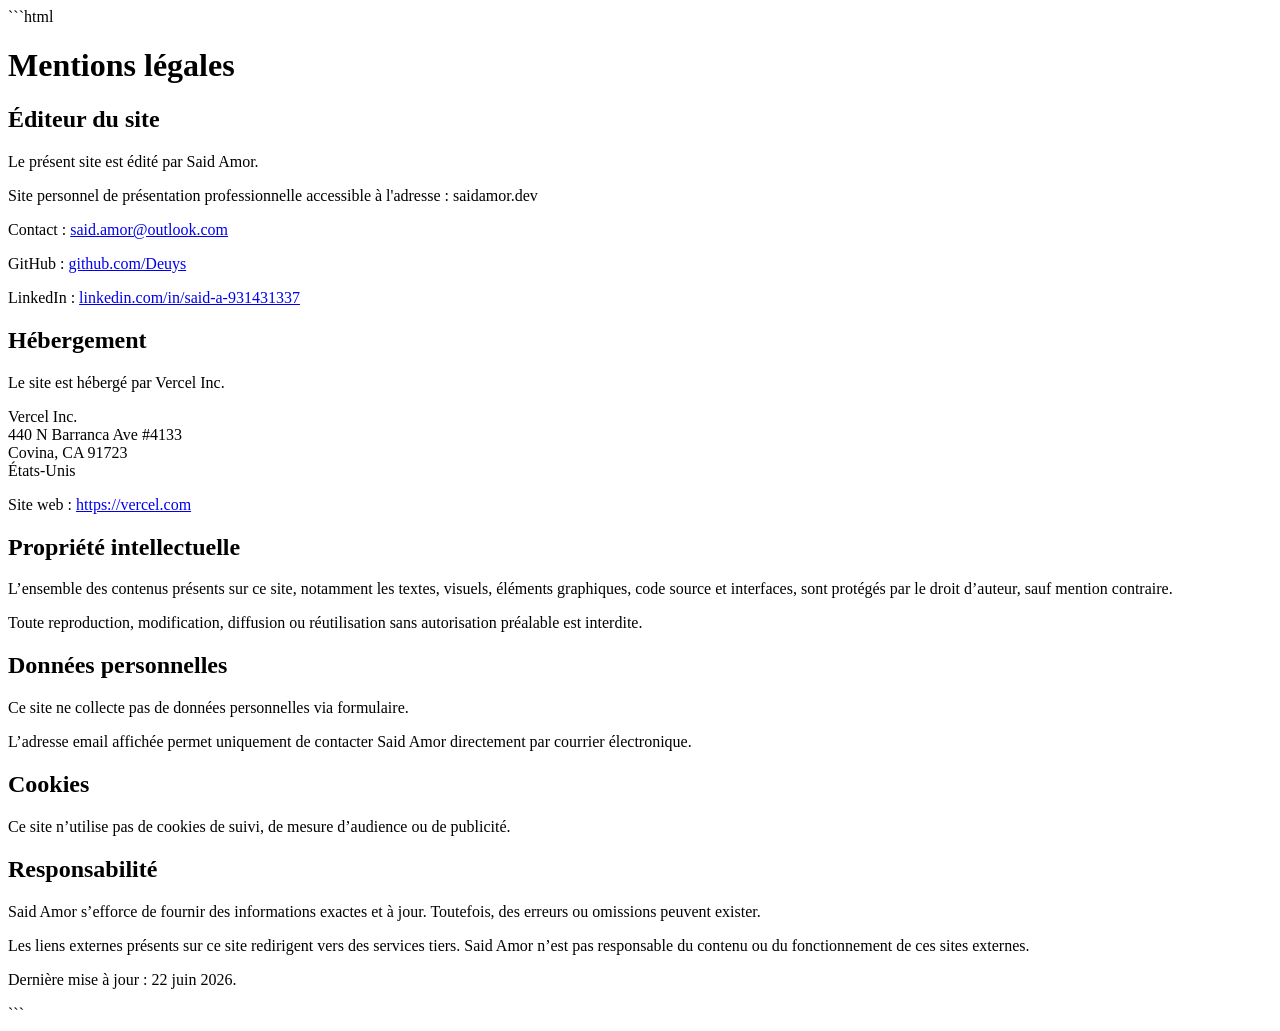
==== mentions-legales.html @ 9d8b984c "Initial portfolio release" ====
```html
<!doctype html>
<html lang="fr">
  <head>
    <meta charset="UTF-8" />
    <meta name="viewport" content="width=device-width, initial-scale=1.0" />
    <meta name="robots" content="index, follow" />
    <title>Mentions légales | Said Amor</title>
  </head>

  <body>
    <main>
      <h1>Mentions légales</h1>

      <h2>Éditeur du site</h2>
      <p>Le présent site est édité par Said Amor.</p>
      <p>
        Site personnel de présentation professionnelle accessible à l'adresse :
        saidamor.dev
      </p>
      <p>
        Contact :
        <a href="mailto:said.amor@outlook.com">said.amor@outlook.com</a>
      </p>
      <p>
        GitHub :
        <a
          href="https://github.com/Deuys"
          target="_blank"
          rel="noopener noreferrer"
        >
          github.com/Deuys
        </a>
      </p>

      <p>
        LinkedIn :
        <a
          href="https://www.linkedin.com/in/said-a-931431337/"
          target="_blank"
          rel="noopener noreferrer"
        >
          linkedin.com/in/said-a-931431337
        </a>
      </p>
      <h2>Hébergement</h2>
      <p>Le site est hébergé par Vercel Inc.</p>
      <p>
        Vercel Inc.<br />
        440 N Barranca Ave #4133<br />
        Covina, CA 91723<br />
        États-Unis
      </p>
      <p>
        Site web :
        <a href="https://vercel.com" target="_blank" rel="noopener noreferrer">
          https://vercel.com
        </a>
      </p>

      <h2>Propriété intellectuelle</h2>
      <p>
        L’ensemble des contenus présents sur ce site, notamment les textes,
        visuels, éléments graphiques, code source et interfaces, sont protégés
        par le droit d’auteur, sauf mention contraire.
      </p>
      <p>
        Toute reproduction, modification, diffusion ou réutilisation sans
        autorisation préalable est interdite.
      </p>

      <h2>Données personnelles</h2>
      <p>Ce site ne collecte pas de données personnelles via formulaire.</p>
      <p>
        L’adresse email affichée permet uniquement de contacter Said Amor
        directement par courrier électronique.
      </p>

      <h2>Cookies</h2>
      <p>
        Ce site n’utilise pas de cookies de suivi, de mesure d’audience ou de
        publicité.
      </p>

      <h2>Responsabilité</h2>
      <p>
        Said Amor s’efforce de fournir des informations exactes et à jour.
        Toutefois, des erreurs ou omissions peuvent exister.
      </p>
      <p>
        Les liens externes présents sur ce site redirigent vers des services
        tiers. Said Amor n’est pas responsable du contenu ou du fonctionnement
        de ces sites externes.
      </p>

      <p>Dernière mise à jour : 22 juin 2026.</p>
    </main>
  </body>
</html>
```
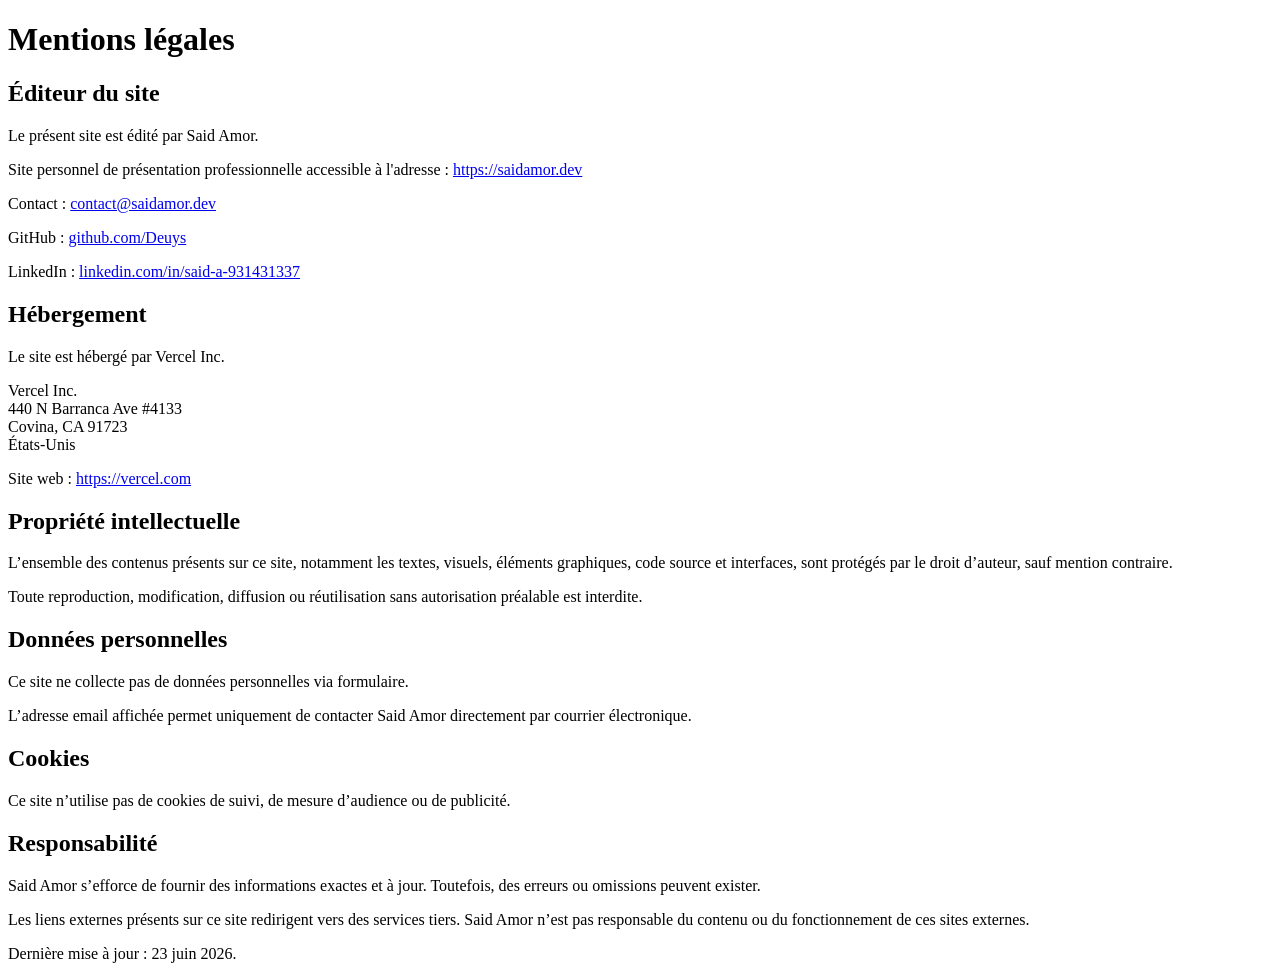
==== commit 7a9424a5: "seo: update sitemap and legal notice" ====
--- a/mentions-legales.html
+++ b/mentions-legales.html
@@ -1,4 +1,3 @@
-```html
 <!doctype html>
 <html lang="fr">
   <head>
@@ -6,6 +5,7 @@
     <meta name="viewport" content="width=device-width, initial-scale=1.0" />
     <meta name="robots" content="index, follow" />
     <title>Mentions légales | Said Amor</title>
+    <link rel="canonical" href="https://saidamor.dev/mentions-legales.html" />
   </head>
 
   <body>
@@ -16,11 +16,11 @@
       <p>Le présent site est édité par Said Amor.</p>
       <p>
         Site personnel de présentation professionnelle accessible à l'adresse :
-        saidamor.dev
+        <a href="https://saidamor.dev">https://saidamor.dev</a>
       </p>
       <p>
         Contact :
-        <a href="mailto:said.amor@outlook.com">said.amor@outlook.com</a>
+        <a href="mailto:contact@saidamor.dev">contact@saidamor.dev</a>
       </p>
       <p>
         GitHub :
@@ -93,8 +93,7 @@
         de ces sites externes.
       </p>
 
-      <p>Dernière mise à jour : 22 juin 2026.</p>
+      <p>Dernière mise à jour : 23 juin 2026.</p>
     </main>
   </body>
 </html>
-```
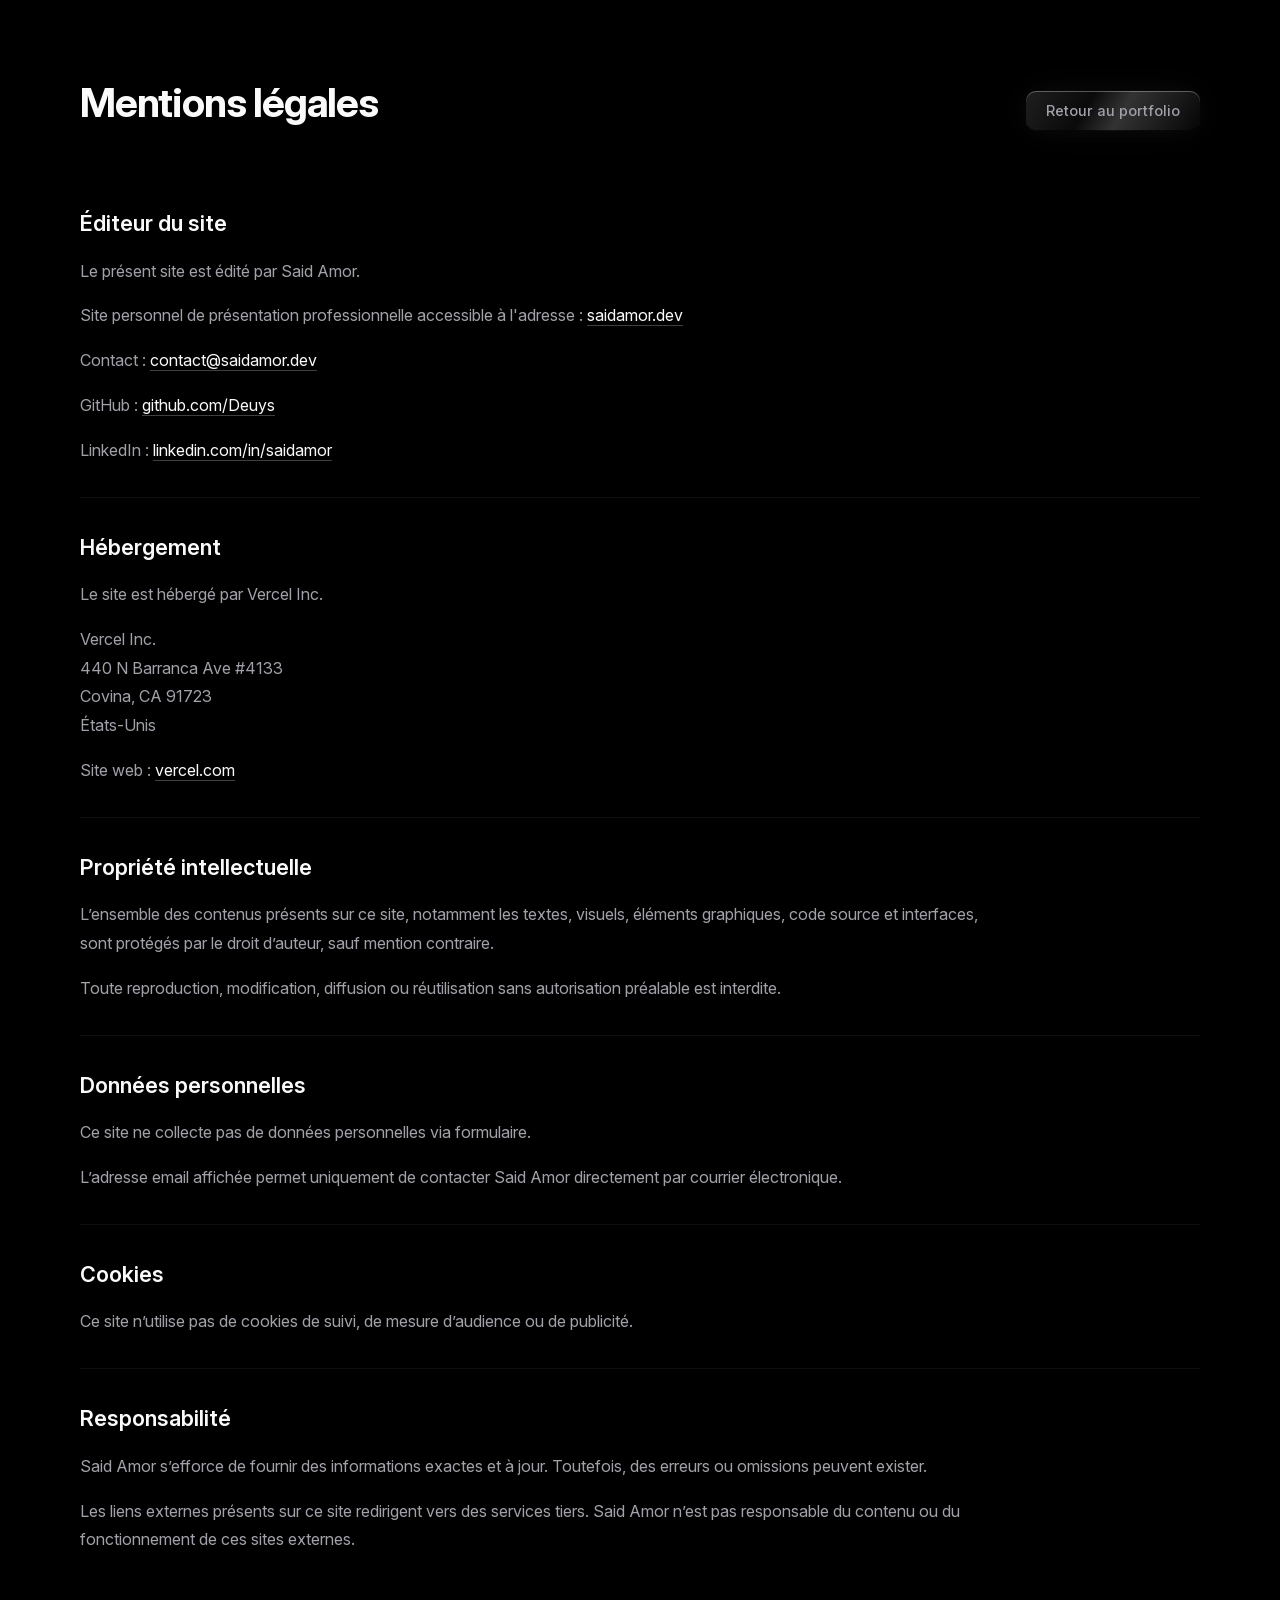
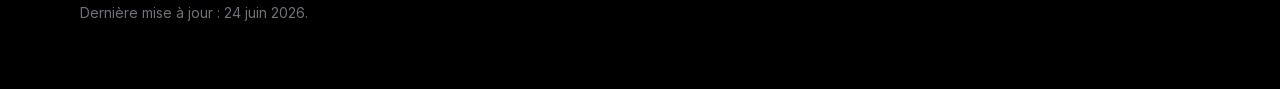
==== commit 84966ce9: "feat: finalisation seo et mentions légales" ====
--- a/mentions-legales.html
+++ b/mentions-legales.html
@@ -1,99 +1,117 @@
 <!doctype html>
-<html lang="fr">
+<html lang="fr" data-theme="dark">
   <head>
     <meta charset="UTF-8" />
     <meta name="viewport" content="width=device-width, initial-scale=1.0" />
     <meta name="robots" content="index, follow" />
     <title>Mentions légales | Said Amor</title>
-    <link rel="canonical" href="https://saidamor.dev/mentions-legales.html" />
+    <link rel="canonical" href="https://www.saidamor.dev/mentions-legales.html" />
+    <link rel="stylesheet" href="./style.css" />
   </head>
 
   <body>
-    <main>
-      <h1>Mentions légales</h1>
+    <main class="legal-page">
+      <div class="container">
+        <div class="legal-header">
+          <h1 class="section-title">Mentions légales</h1>
 
-      <h2>Éditeur du site</h2>
-      <p>Le présent site est édité par Said Amor.</p>
-      <p>
-        Site personnel de présentation professionnelle accessible à l'adresse :
-        <a href="https://saidamor.dev">https://saidamor.dev</a>
-      </p>
-      <p>
-        Contact :
-        <a href="mailto:contact@saidamor.dev">contact@saidamor.dev</a>
-      </p>
-      <p>
-        GitHub :
-        <a
-          href="https://github.com/Deuys"
-          target="_blank"
-          rel="noopener noreferrer"
-        >
-          github.com/Deuys
-        </a>
-      </p>
+          <a href="/" class="btn btn-outline btn-cv"> Retour au portfolio </a>
+        </div>
+        <section class="legal-section">
+          <h2 class="legal-heading">Éditeur du site</h2>
+          <p class="legal-text">Le présent site est édité par Said Amor.</p>
+          <p class="legal-text">
+            Site personnel de présentation professionnelle accessible à
+            l'adresse :
+            <a href="https://www.saidamor.dev">saidamor.dev</a>
+          </p>
+          <p class="legal-text">
+            Contact :
+            <a href="mailto:contact@saidamor.dev">contact@saidamor.dev</a>
+          </p>
+          <p class="legal-text">
+            GitHub :
+            <a
+              href="https://github.com/Deuys"
+              target="_blank"
+              rel="noopener noreferrer"
+            >
+              github.com/Deuys
+            </a>
+          </p>
 
-      <p>
-        LinkedIn :
-        <a
-          href="https://www.linkedin.com/in/said-a-931431337/"
-          target="_blank"
-          rel="noopener noreferrer"
-        >
-          linkedin.com/in/said-a-931431337
-        </a>
-      </p>
-      <h2>Hébergement</h2>
-      <p>Le site est hébergé par Vercel Inc.</p>
-      <p>
-        Vercel Inc.<br />
-        440 N Barranca Ave #4133<br />
-        Covina, CA 91723<br />
-        États-Unis
-      </p>
-      <p>
-        Site web :
-        <a href="https://vercel.com" target="_blank" rel="noopener noreferrer">
-          https://vercel.com
-        </a>
-      </p>
-
-      <h2>Propriété intellectuelle</h2>
-      <p>
-        L’ensemble des contenus présents sur ce site, notamment les textes,
-        visuels, éléments graphiques, code source et interfaces, sont protégés
-        par le droit d’auteur, sauf mention contraire.
-      </p>
-      <p>
-        Toute reproduction, modification, diffusion ou réutilisation sans
-        autorisation préalable est interdite.
-      </p>
-
-      <h2>Données personnelles</h2>
-      <p>Ce site ne collecte pas de données personnelles via formulaire.</p>
-      <p>
-        L’adresse email affichée permet uniquement de contacter Said Amor
-        directement par courrier électronique.
-      </p>
-
-      <h2>Cookies</h2>
-      <p>
-        Ce site n’utilise pas de cookies de suivi, de mesure d’audience ou de
-        publicité.
-      </p>
-
-      <h2>Responsabilité</h2>
-      <p>
-        Said Amor s’efforce de fournir des informations exactes et à jour.
-        Toutefois, des erreurs ou omissions peuvent exister.
-      </p>
-      <p>
-        Les liens externes présents sur ce site redirigent vers des services
-        tiers. Said Amor n’est pas responsable du contenu ou du fonctionnement
-        de ces sites externes.
-      </p>
-
-      <p>Dernière mise à jour : 23 juin 2026.</p>
+          <p class="legal-text">
+            LinkedIn :
+            <a
+              href="https://www.linkedin.com/in/saidamor"
+              target="_blank"
+              rel="noopener noreferrer"
+            >
+              linkedin.com/in/saidamor
+            </a>
+          </p>
+        </section>
+        <section class="legal-section">
+          <h2 class="legal-heading">Hébergement</h2>
+          <p class="legal-text">Le site est hébergé par Vercel Inc.</p>
+          <p class="legal-text">
+            Vercel Inc.<br />
+            440 N Barranca Ave #4133<br />
+            Covina, CA 91723<br />
+            États-Unis
+          </p>
+          <p class="legal-text">
+            Site web :
+            <a
+              href="https://vercel.com"
+              target="_blank"
+              rel="noopener noreferrer"
+            >
+              vercel.com
+            </a>
+          </p>
+        </section>
+        <section class="legal-section">
+          <h2 class="legal-heading">Propriété intellectuelle</h2>
+          <p class="legal-text">
+            L’ensemble des contenus présents sur ce site, notamment les textes,
+            visuels, éléments graphiques, code source et interfaces, sont
+            protégés par le droit d’auteur, sauf mention contraire.
+          </p>
+          <p class="legal-text">
+            Toute reproduction, modification, diffusion ou réutilisation sans
+            autorisation préalable est interdite.
+          </p>
+        </section>
+        <section class="legal-section">
+          <h2 class="legal-heading">Données personnelles</h2>
+          <p class="legal-text">Ce site ne collecte pas de données personnelles via formulaire.</p>
+          <p class="legal-text">
+            L’adresse email affichée permet uniquement de contacter Said Amor
+            directement par courrier électronique.
+          </p>
+        </section>
+        <section class="legal-section">
+          <h2 class="legal-heading">Cookies</h2>
+          <p class="legal-text">
+            Ce site n’utilise pas de cookies de suivi, de mesure d’audience ou
+            de publicité.
+          </p>
+        </section>
+        <section class="legal-section">
+          <h2 class="legal-heading">Responsabilité</h2>
+          <p class="legal-text">
+            Said Amor s’efforce de fournir des informations exactes et à jour.
+            Toutefois, des erreurs ou omissions peuvent exister.
+          </p>
+          <p class="legal-text">
+            Les liens externes présents sur ce site redirigent vers des services
+            tiers. Said Amor n’est pas responsable du contenu ou du
+            fonctionnement de ces sites externes.
+          </p>
+        </section>
+        <p class="legal-update">Dernière mise à jour : 24 juin 2026.</p>
+      </div>
     </main>
   </body>
 </html>
--- a/style.css
+++ b/style.css
@@ -0,0 +1,2131 @@
+/* Said Amor — Portfolio CSS /*
+1. Variables CSS
+2. Reset & Base
+3. Typography
+4. Layout
+5. Accessibility
+6. Header & Navigation
+7. Hero
+8. Buttons
+9. Terminal
+10. Sections
+10.1. About
+10.2. Skills
+10.3. Projects
+10.4. Contact
+11. Footer
+12. Composants UI
+13. Dark Theme
+14. Light Theme
+15.Animations et Effects
+16. Mentions légales
+17. Responsive
+*/
+/*-----------------------------------------------  Variables CSS N°1 -------------------------------------------------- */
+@font-face {
+  font-family: "Inter";
+  src: url("./assets/fonts/Inter/InterVariable.woff2") format("woff2");
+  font-weight: 100 900;
+  font-style: normal;
+  font-display: swap;
+}
+:root {
+  --bg: #000;
+  --bg-section-1: #000;
+  --bg-section-2: #000;
+
+  --bg-card: #000;
+  --bg-card-hover: #050505;
+
+  --text-primary: #fafafa;
+  --text-secondary: #a1a1aa;
+  --text-muted: #71717a;
+
+  --tag-bg: #050505;
+  --tag-text: #a1a1aa;
+  --tag-border: rgba(255, 255, 255, 0.1);
+  --tag-hover: #0a0a0a;
+
+  --accent: #fff;
+  --accent-light: rgba(94, 106, 210, 0.08);
+  --accent-glow: rgba(255, 255, 255, 0.03);
+  --border: rgba(255, 255, 255, 0.06);
+  --border-hover: rgba(255, 255, 255, 0.12);
+
+  --project-glow: rgba(94, 106, 210, 0.055);
+  --project-glow-hover: rgba(94, 106, 210, 0.08);
+
+  --glass-bg: rgba(5, 5, 5, 0.78);
+  --glass-border: rgba(255, 255, 255, 0.045);
+
+  --card-glass-bg: rgba(255, 255, 255, 0.035);
+  --card-glass-border: rgba(255, 255, 255, 0.09);
+  --card-glass-hover: rgba(255, 255, 255, 0.055);
+
+  /*------------------------------ Dot colours */
+  --dot-green: #22c55e;
+  --dot-orange: #f59e0b;
+  --dot-purple: #5e6ad2;
+
+  /* ------------------------------ Spacing */
+  --space-xs: 0.25rem;
+  --space-sm: 0.5rem;
+  --space-md: 1rem;
+  --space-lg: 1.5rem;
+  --space-xl: 2.5rem;
+  --space-2xl: 4rem;
+  --space-3xl: 6rem;
+
+  /* ----------------------- Typography -------*/
+
+  --font:
+    "Inter", -apple-system, BlinkMacSystemFont, "Segoe UI", "Helvetica Neue",
+    Arial, sans-serif;
+  --font-mono:
+    "SF Mono", "Fira Code", "Fira Mono", "Roboto Mono", Consolas, monospace;
+
+  /* ------------------------- Radius ----*/
+  --radius-sm: 6px;
+  --radius-md: 10px;
+  --radius-lg: 16px;
+  --radius-xl: 20px;
+
+  /*--------------------------Transition ------*/
+  --transition: 200ms cubic-bezier(0.4, 0, 0.2, 1);
+  --transition-slow: 400ms cubic-bezier(0.4, 0, 0.2, 1);
+
+  /*---------------------------- Nav ---*/
+  --nav-h: 64px;
+}
+/* ------------------------------------- Reset & Base N°2 ------------------------------------------------ */
+
+*,
+*::before,
+*::after {
+  box-sizing: border-box;
+  margin: 0;
+  padding: 0;
+}
+
+html {
+  scroll-behavior: smooth;
+  -webkit-text-size-adjust: 100%;
+}
+
+body {
+  font-family: var(--font);
+  background: var(--bg);
+  color: var(--text-primary);
+  line-height: 1.6;
+  transition:
+    background var(--transition-slow),
+    color var(--transition-slow);
+  overflow-x: hidden;
+}
+
+img,
+svg {
+  display: block;
+}
+
+a {
+  color: inherit;
+  text-decoration: none;
+}
+
+ul {
+  list-style: none;
+}
+
+button {
+  cursor: pointer;
+  font: inherit;
+}
+
+/* --------------------------------------- Typography N°3 -------------------------------------------- */
+.section-eyebrow {
+  display: inline-block;
+  font-size: 0.75rem;
+  font-weight: 600;
+  letter-spacing: 0.12em;
+  text-transform: uppercase;
+  color: var(--accent);
+  margin-bottom: var(--space-sm);
+}
+
+.section-title {
+  font-size: clamp(1.75rem, 4vw, 2.5rem);
+  font-weight: 700;
+  letter-spacing: -0.03em;
+  line-height: 1.15;
+  margin-bottom: var(--space-md);
+}
+
+.section-sub {
+  font-size: 1rem;
+  color: var(--text-secondary);
+  max-width: 480px;
+}
+
+/* ------------------------------------------------------ Layout N°4 ---------------------------------------- */
+.container {
+  width: 100%;
+  max-width: 1200px;
+  margin: 0 auto;
+  padding: 0 var(--space-xl);
+}
+
+.section {
+  padding: var(--space-3xl) 0;
+  position: relative;
+}
+
+.section-alt {
+  background: var(--bg-section-1);
+}
+
+.section::before {
+  content: "";
+  position: absolute;
+  top: 0;
+  left: 0;
+  width: 100%;
+  height: 1px;
+  background: rgba(255, 255, 255, 0.06);
+}
+.section-header {
+  margin-bottom: var(--space-2xl);
+}
+
+/* ------------------------------------------- Accessibilité N°5------------------------------------------------*/
+
+:focus-visible {
+  outline: 2px solid var(--accent);
+  outline-offset: 3px;
+  border-radius: 4px;
+}
+
+@media (prefers-reduced-motion: reduce) {
+  *,
+  *::before,
+  *::after {
+    animation-duration: 0.01ms !important;
+    animation-iteration-count: 1 !important;
+    transition-duration: 0.01ms !important;
+  }
+  html {
+    scroll-behavior: auto;
+  }
+}
+
+/* ------------------------------------------ Header & Navigation N°6 ----------------------------------- */
+
+.navbar {
+  position: fixed;
+  top: 0;
+  left: 0;
+  right: 0;
+  z-index: 1000;
+  height: var(--nav-h);
+  background: var(--glass-bg);
+  border-bottom: 1px solid var(--glass-border);
+  backdrop-filter: blur(16px) saturate(180%);
+  -webkit-backdrop-filter: blur(16px) saturate(180%);
+  transition:
+    background var(--transition-slow),
+    border-color var(--transition-slow);
+}
+
+.navbar.scrolled {
+  background: var(--glass-bg);
+  box-shadow: 0 1px 30px rgba(0, 0, 0, 0.15);
+}
+
+.nav-inner {
+  display: flex;
+  align-items: center;
+  justify-content: space-between;
+  height: 100%;
+  max-width: 1200px;
+  margin: 0 auto;
+  padding: 0 var(--space-xl);
+  gap: var(--space-xl);
+}
+
+.nav-logo {
+  display: flex;
+  align-items: center;
+  gap: 0.65rem;
+  flex-shrink: 0;
+}
+
+.logo-mark {
+  display: flex;
+  align-items: center;
+  justify-content: center;
+  width: 36px;
+  height: 36px;
+  background: var(--text-primary);
+  color: var(--bg);
+  border-radius: var(--radius-sm);
+  font-size: 0.8rem;
+  font-weight: 800;
+  letter-spacing: 0.02em;
+  transition: transform var(--transition);
+}
+
+.nav-logo:hover .logo-mark {
+  transform: rotate(-4deg) scale(1.05);
+}
+
+.logo-text {
+  display: flex;
+  flex-direction: column;
+  line-height: 1.2;
+}
+
+.logo-name {
+  font-size: 0.88rem;
+  font-weight: 600;
+  letter-spacing: -0.01em;
+}
+
+.logo-title {
+  font-size: 0.7rem;
+  color: var(--text-secondary);
+}
+
+.nav-links {
+  display: flex;
+  align-items: center;
+  gap: 1.5rem;
+}
+
+.nav-link {
+  font-size: 0.875rem;
+  color: var(--text-secondary);
+  transition: color var(--transition);
+  position: relative;
+  padding-bottom: 2px;
+  white-space: nowrap;
+}
+
+.nav-link::after {
+  content: "";
+  position: absolute;
+  bottom: -2px;
+  left: 0;
+  width: 0;
+  height: 2px;
+  background: var(--accent);
+  border-radius: 99px;
+  transition: width var(--transition);
+}
+
+.nav-link:hover,
+.nav-link.active {
+  color: var(--text-primary);
+}
+
+.nav-link.active::after,
+.nav-link:hover::after {
+  width: 100%;
+}
+
+.nav-actions {
+  display: flex;
+  align-items: center;
+  gap: var(--space-md);
+  flex-shrink: 0;
+}
+
+.theme-toggle {
+  display: flex;
+  align-items: center;
+  justify-content: center;
+  width: 36px;
+  height: 36px;
+  border-radius: var(--radius-sm);
+  border: 1px solid var(--border);
+  background: transparent;
+  color: var(--text-primary);
+  transition: all var(--transition);
+  font-size: 1rem;
+}
+
+.theme-toggle:hover {
+  border-color: var(--border-hover);
+  background: var(--accent-light);
+  transform: scale(1.05);
+}
+
+.nav-hamburger {
+  display: none;
+  flex-direction: column;
+  justify-content: center;
+  gap: 5px;
+  width: 36px;
+  height: 36px;
+  border: 1px solid var(--border);
+  border-radius: var(--radius-sm);
+  background: transparent;
+  padding: 8px;
+}
+
+.nav-hamburger span {
+  display: block;
+  width: 100%;
+  height: 1.5px;
+  background: var(--text-primary);
+  border-radius: 99px;
+  transition: all var(--transition);
+}
+
+.nav-hamburger.open span:nth-child(1) {
+  transform: translateY(6.5px) rotate(45deg);
+}
+
+.nav-hamburger.open span:nth-child(2) {
+  opacity: 0;
+}
+
+.nav-hamburger.open span:nth-child(3) {
+  transform: translateY(-6.5px) rotate(-45deg);
+}
+
+/* ---------------------------------------------------- Hero Section N°7 ----------------------------------- */
+
+.hero {
+  min-height: 80vh;
+  display: flex;
+  flex-direction: column;
+  justify-content: center;
+  padding-top: var(--nav-h);
+  position: relative;
+  overflow: hidden;
+}
+
+.hero::before {
+  content: "";
+  position: absolute;
+  top: -100px;
+  right: -100px;
+  width: 300px;
+  height: 300px;
+  background: radial-gradient(
+    circle,
+    rgba(255, 255, 255, 0.005) 0%,
+    transparent 75%
+  );
+
+  pointer-events: none;
+  z-index: 0;
+}
+
+.hero-inner {
+  display: grid;
+  grid-template-columns: 1fr 1fr;
+  align-items: center;
+  gap: var(--space-2xl);
+  padding-top: var(--space-2xl);
+  padding-bottom: var(--space-2xl);
+  position: relative;
+  z-index: 1;
+}
+
+.hero-greeting {
+  font-size: 1.05rem;
+  color: var(--text-secondary);
+  margin-bottom: var(--space-sm);
+}
+
+.hero-title {
+  margin-bottom: var(--space-lg);
+}
+
+.hero-name {
+  display: block;
+  font-size: clamp(2.5rem, 6vw, 4rem);
+  font-weight: 800;
+  letter-spacing: -0.04em;
+  line-height: 1.05;
+}
+
+.hero-role {
+  display: block;
+  font-size: clamp(1.5rem, 3.5vw, 2.25rem);
+  font-weight: 300;
+  letter-spacing: -0.02em;
+  color: var(--text-secondary);
+  line-height: 1.2;
+  margin-top: 0.15em;
+}
+
+.hero-role em {
+  font-style: normal;
+  color: var(--accent);
+  font-weight: 600;
+}
+
+.hero-sub {
+  font-size: 1rem;
+  color: var(--text-secondary);
+  line-height: 1.7;
+  margin-bottom: var(--space-xl);
+  max-width: 420px;
+}
+
+.hero-cta {
+  display: flex;
+  gap: var(--space-md);
+  flex-wrap: wrap;
+  margin-bottom: var(--space-xl);
+}
+
+.hero-socials {
+  display: flex;
+  gap: var(--space-md);
+}
+
+.social-link {
+  display: flex;
+  align-items: center;
+  justify-content: center;
+  width: 38px;
+  height: 38px;
+  border-radius: var(--radius-md);
+  border: 1px solid var(--border);
+  color: var(--text-secondary);
+  transition: all var(--transition);
+}
+
+.hero-visual {
+  display: flex;
+  justify-content: center;
+  align-items: center;
+}
+
+/* -------------------------------------------------- Buttons N°8 -------------------------------------------------- */
+
+.btn {
+  display: inline-flex;
+  align-items: center;
+  gap: var(--space-sm);
+  padding: 0.55rem 1.25rem;
+  border-radius: var(--radius-md);
+  font-size: 0.9rem;
+  font-weight: 500;
+  border: 1px solid transparent;
+  transition: all var(--transition);
+  white-space: nowrap;
+}
+
+.btn-primary {
+  background: var(--text-primary);
+  color: var(--bg);
+  border-color: var(--text-primary);
+}
+
+.btn-primary:hover {
+  /*opacity: 0.88;*/
+  transform: translateY(-1px);
+  box-shadow: 0 4px 20px rgba(0, 0, 0, 0.25);
+}
+
+.btn-outline {
+  background: transparent;
+  color: var(--text-primary);
+  border-color: var(--border);
+}
+
+/*-----------------------------------------*/
+
+.btn-sm {
+  padding: 0.5rem 1rem;
+  font-size: 0.85rem;
+}
+
+.btn-lg {
+  padding: 0.85rem 1.75rem;
+  font-size: 1rem;
+}
+
+.link-arrow,
+.contact-item-arrow,
+.btn-icon {
+  display: inline-block;
+  transition: transform 0.25s ease;
+}
+
+.project-link:hover .link-arrow,
+.contact-item:hover .contact-item-arrow {
+  transform: translateX(3px);
+}
+
+.btn:hover .btn-icon {
+  transform: translateY(1px);
+}
+
+/* ------------------------------------------- Terminal N°9 ------------------------------------------- */
+.terminal {
+  width: 100%;
+  max-width: 500px;
+  background: #000;
+  border: 0.6px solid var(--border);
+  border-radius: var(--radius-xl);
+  overflow: hidden;
+
+  box-shadow:
+    0 8px 40px rgba(0, 0, 0, 0.35),
+    inset 0 1px 0 rgba(255, 255, 255, 0.04);
+
+  font-family: var(--font-mono);
+  font-size: 0.8rem;
+}
+
+.terminal-bar {
+  display: flex;
+  align-items: center;
+  gap: var(--space-sm);
+  padding: 0.75rem 1rem;
+  background: rgba(255, 255, 255, 0.02);
+  border-bottom: 1px solid rgba(255, 255, 255, 0.05);
+}
+
+.terminal-dot {
+  width: 12px;
+  height: 12px;
+  border-radius: 50%;
+}
+
+.dot-red {
+  background: #ff5f57;
+}
+
+.terminal-title {
+  margin-left: auto;
+  font-size: 0.72rem;
+  color: rgba(255, 255, 255, 0.3);
+  letter-spacing: 0.02em;
+}
+
+.terminal-body {
+  padding: 1.25rem;
+  height: 300px;
+  max-height: 300px;
+  line-height: 1.75;
+  color: #e2e8f0;
+  overflow-y: auto;
+  overflow-x: hidden;
+}
+
+.terminal-body::-webkit-scrollbar {
+  width: 6px;
+}
+
+.terminal-body::-webkit-scrollbar-thumb {
+  background: rgba(255, 255, 255, 0.15);
+  border-radius: 999px;
+}
+
+.terminal-line {
+  display: flex;
+  gap: 0.5rem;
+  white-space: pre-wrap;
+  word-break: break-all;
+  animation: fadeInLine 0.2s ease-out forwards;
+  opacity: 0;
+}
+
+.terminal-line.prompt {
+  color: var(--accent);
+}
+
+.terminal-line.output {
+  color: #94a3b8;
+  padding-left: 1rem;
+}
+
+.terminal-line.success {
+  color: var(--dot-green);
+}
+
+.terminal-line.info {
+  color: #60a5fa;
+}
+
+.terminal-line.empty {
+  height: 0.5rem;
+}
+
+.cursor {
+  display: inline-block;
+  animation: blink 1s step-end infinite;
+  color: var(--text-primary);
+}
+/* ------------------------------------------------ Section N°10 -------------------------------------- */
+
+/* ----------------------- About Section ------------ */
+.about-inner {
+  display: grid;
+  grid-template-columns: 1fr 1fr;
+  gap: var(--space-3xl);
+  align-items: center;
+}
+
+.about-text {
+  font-size: 1rem;
+  color: var(--text-secondary);
+  line-height: 1.75;
+  margin-bottom: var(--space-lg);
+}
+
+.about-text strong {
+  color: var(--text-primary);
+  font-weight: 600;
+}
+
+.about-badge {
+  display: inline-flex;
+  align-items: center;
+  gap: var(--space-sm);
+  padding: 0.6rem 1rem;
+  background: var(--bg-card);
+  border: 1px solid var(--border);
+  border-radius: var(--radius-md);
+  font-size: 0.875rem;
+  color: var(--text-primary);
+  margin-bottom: var(--space-xl);
+}
+
+.about-badge strong {
+  color: var(--text-primary);
+  font-weight: 600;
+}
+
+.about-stats {
+  display: grid;
+  grid-template-columns: 1fr 1fr;
+  gap: var(--space-md);
+}
+
+.badge-icon {
+  width: 24px;
+  height: 24px;
+  flex-shrink: 0;
+}
+.stat-number.seo {
+  font-size: 2rem;
+  letter-spacing: 0.02rem;
+}
+.about-badge + .btn {
+  display: flex;
+  width: fit-content;
+  margin-top: var(--space-md);
+}
+
+.stat-card {
+  display: flex;
+  flex-direction: column;
+  padding: var(--space-xl);
+  background: var(--bg-card);
+  border: 1px solid var(--border);
+  border-radius: var(--radius-lg);
+  transition: all var(--transition);
+}
+
+.stat-card:hover {
+  border-color: var(--border-hover);
+  transform: translateY(-2px);
+}
+
+.stat-number {
+  font-size: 2.25rem;
+  font-weight: 800;
+  letter-spacing: -0.05em;
+  color: var(--text-primary);
+  line-height: 1;
+  margin-bottom: var(--space-xs);
+}
+
+.stat-label {
+  font-size: 0.8rem;
+  color: var(--text-secondary);
+  line-height: 1.4;
+}
+
+/* -------------------- Projects Section ---------------------*/
+
+.projects-grid {
+  display: grid;
+  grid-template-columns: repeat(3, 1fr);
+  gap: var(--space-lg);
+}
+
+.project-card {
+  position: relative;
+  border-radius: var(--radius-lg);
+  overflow: hidden;
+  transition: all var(--transition);
+}
+
+.project-card-inner {
+  padding: var(--space-xl);
+  position: relative;
+  z-index: 1;
+  display: flex;
+  flex-direction: column;
+  height: 100%;
+  gap: var(--space-md);
+}
+
+.project-header {
+  display: flex;
+  align-items: flex-start;
+  justify-content: space-between;
+}
+
+.project-meta {
+  display: flex;
+  flex-direction: column;
+  gap: var(--space-xs);
+}
+
+.project-status {
+  display: inline-flex;
+  align-items: center;
+  gap: 0.35rem;
+  font-size: 0.72rem;
+  font-weight: 500;
+  padding: 0.2rem 0.55rem;
+  border-radius: 99px;
+}
+
+.project-status::before {
+  content: "";
+  display: block;
+  width: 6px;
+  height: 6px;
+  border-radius: 50%;
+}
+
+.status-active {
+  background: rgba(34, 197, 94, 0.12);
+  color: #22c55e;
+}
+
+.status-active::before {
+  background: #22c55e;
+  animation: pulse 2s infinite;
+}
+
+.status-dev {
+  background: rgba(94, 106, 210, 0.12);
+  color: var(--accent);
+}
+
+.status-dev::before {
+  background: var(--accent);
+  animation: pulse 2s infinite;
+}
+
+.status-soon {
+  background: rgba(107, 114, 128, 0.12);
+  color: var(--text-muted);
+}
+
+.status-soon::before {
+  background: var(--text-muted);
+}
+
+.project-year {
+  font-size: 0.72rem;
+  color: var(--text-muted);
+  padding-left: 0.55rem;
+}
+
+.project-icon {
+  color: var(--accent);
+  opacity: 0.7;
+  flex-shrink: 0;
+}
+
+.project-title {
+  font-size: 1.15rem;
+  font-weight: 600;
+  letter-spacing: -0.02em;
+}
+
+.project-desc {
+  font-size: 0.875rem;
+  color: var(--text-secondary);
+  line-height: 1.65;
+  flex: 1;
+}
+
+.project-tags {
+  display: flex;
+  flex-wrap: wrap;
+  gap: var(--space-xs);
+}
+.project-footer {
+  padding-top: var(--space-sm);
+  border-top: 1px solid var(--border);
+}
+
+.project-link {
+  display: inline-flex;
+  align-items: center;
+  gap: 0.35rem;
+  font-size: 0.85rem;
+  font-weight: 500;
+  color: var(--accent);
+  transition: gap var(--transition);
+}
+
+.project-link:hover {
+  gap: 0.6rem;
+}
+
+.project-link.muted {
+  color: var(--text-muted);
+  pointer-events: none;
+}
+
+.card-muted {
+  opacity: 0.65;
+}
+
+.card-muted:hover {
+  opacity: 0.85;
+}
+/* --------------------- Skills Section --------------------*/
+.skills-grid {
+  display: grid;
+  grid-template-columns: repeat(3, 1fr);
+  gap: var(--space-lg);
+}
+
+.skills-card {
+  min-height: 140px;
+  padding: 2rem;
+  background: var(--bg-card);
+  border: 1px solid var(--border);
+  border-radius: var(--radius-lg);
+  transition: all var(--transition);
+  position: relative;
+  overflow: hidden;
+}
+
+.skills-card-header {
+  display: flex;
+  align-items: center;
+  gap: var(--space-sm);
+  margin-bottom: 1rem;
+  margin-top: -0.8rem;
+}
+
+.skills-category-dot {
+  display: block;
+  width: 8px;
+  height: 8px;
+  border-radius: 50%;
+  flex-shrink: 0;
+}
+
+.dot-accent {
+  background: var(--accent);
+}
+
+.dot-green {
+  background: var(--dot-green);
+}
+
+.dot-orange {
+  background: #ff7b00;
+}
+.dot-purple {
+  background: var(--dot-purple);
+}
+
+.dot-blue {
+  background: #3b82f6;
+}
+.dot-white {
+  background: #d4d4d8;
+}
+
+.dot-yellow {
+  background: #facc15;
+}
+
+.dot-cyan {
+  background: #06b6d4;
+}
+
+.dot-amber {
+  background: #b45309;
+}
+.dot-pink {
+  background: #f472b6;
+}
+.skills-category {
+  font-size: 0.95rem;
+  font-weight: 600;
+  letter-spacing: 0.02em;
+  text-transform: uppercase;
+  color: var(--text-secondary);
+}
+
+.skill-item {
+  display: grid;
+  grid-template-columns: 28px 1fr;
+  align-items: center;
+  column-gap: 0.85rem;
+  font-size: 0.9rem;
+  color: var(--text-primary);
+}
+
+.skill-icon {
+  width: 24px;
+  height: 24px;
+  object-fit: contain;
+  justify-self: center;
+}
+
+.skill-dot {
+  display: block;
+  width: 4px;
+  height: 4px;
+  border-radius: 50%;
+  background: var(--text-muted);
+  flex-shrink: 0;
+}
+
+.skills-tags {
+  display: flex;
+  flex-wrap: wrap;
+  gap: 0.5rem;
+  margin-top: 1rem;
+}
+
+/* --------------------- Contact Section  ---------------- */
+
+.contact-inner {
+  max-width: 640px;
+  margin: 0 auto;
+}
+
+.contact-card {
+  background: var(--bg-card);
+  border: 1px solid var(--border);
+  border-radius: var(--radius-lg);
+  overflow: hidden;
+}
+
+.contact-links {
+  border-bottom: 1px solid var(--border);
+}
+
+.contact-item {
+  display: flex;
+  align-items: center;
+  gap: var(--space-lg);
+  padding: var(--space-lg) var(--space-xl);
+  border-bottom: 1px solid var(--border);
+  transition: background var(--transition);
+}
+
+.contact-item:last-child {
+  border-bottom: none;
+}
+
+.contact-item:hover {
+  background: var(--bg-card-hover);
+}
+
+.contact-item:hover .contact-item-arrow {
+  transform: translateX(4px);
+  color: var(--accent);
+}
+
+.contact-item-icon {
+  display: flex;
+  align-items: center;
+  justify-content: center;
+  width: 44px;
+  height: 44px;
+  border-radius: var(--radius-md);
+  background: var(--accent-light);
+  color: var(--accent);
+  flex-shrink: 0;
+}
+
+.contact-item-text {
+  flex: 1;
+  display: flex;
+  flex-direction: column;
+  gap: 2px;
+}
+
+.contact-item-label {
+  font-size: 0.72rem;
+  color: var(--text-muted);
+  text-transform: uppercase;
+  letter-spacing: 0.08em;
+  font-weight: 500;
+}
+
+.contact-item-value {
+  font-size: 0.925rem;
+  color: var(--text-primary);
+  font-weight: 500;
+}
+
+.contact-item-arrow {
+  color: var(--text-muted);
+  font-size: 1rem;
+  transition: all var(--transition);
+  flex-shrink: 0;
+}
+
+.contact-cta {
+  padding: var(--space-xl);
+  display: flex;
+  justify-content: center;
+}
+
+/* ----------------------------------- Footer N°12 ----------------------------------- */
+
+.footer {
+  background: var(--bg-section-1);
+  border-top: 1px solid var(--border);
+  padding: var(--space-xl) 0;
+}
+
+.footer-inner {
+  display: flex;
+  align-items: center;
+  justify-content: space-between;
+}
+
+.footer-copy {
+  font-size: 0.8rem;
+  color: var(--text-secondary);
+}
+
+.footer-socials {
+  display: flex;
+  gap: var(--space-sm);
+}
+
+.footer-links a {
+  color: var(--text-secondary);
+  font-size: 0.8rem;
+  text-decoration: none;
+  position: relative;
+  transition: color 0.25s ease;
+}
+
+.footer-links a::after {
+  content: "";
+  position: absolute;
+  left: 0;
+  bottom: -3px;
+  width: 0;
+  height: 0.6px;
+  background: var(--accent);
+  transition: width 0.25s ease;
+}
+
+.footer-links a:hover {
+  color: var(--text-primary);
+}
+
+.footer-links a:hover::after,
+.footer-links a:focus-visible::after {
+  width: 100%;
+}
+/* -------------------------------- Composants UI N°12 -------------------------------------------*/
+.tag {
+  display: inline-flex;
+  align-items: center;
+  gap: 0.35rem;
+
+  padding: 0.25rem 0.43rem;
+
+  font-size: 0.72rem;
+  font-weight: 500;
+
+  background: var(--tag-bg);
+  color: var(--tag-text);
+
+  border: 1px solid var(--tag-border);
+  border-radius: 6px;
+
+  transition: all 0.2s ease;
+}
+
+.tag img {
+  width: 16px;
+  height: 16px;
+  flex-shrink: 0;
+  object-fit: contain;
+}
+/* ----------------------------------- Dark Theme N°13 ----------------------------------- */
+[data-theme="dark"] .project-tags,
+[data-theme="dark"] .skills-tags {
+  position: relative;
+  z-index: 2;
+}
+
+[data-theme="dark"] .tag {
+  position: relative;
+  z-index: 3;
+}
+[data-theme="dark"] .project-card,
+[data-theme="dark"] .skills-card,
+[data-theme="dark"] .stat-card,
+[data-theme="dark"] .contact-card {
+  position: relative;
+  overflow: hidden;
+
+  background: linear-gradient(
+    105deg,
+    rgba(255, 255, 255, 0.075) 0%,
+    rgba(255, 255, 255, 0.035) 12%,
+    rgba(255, 255, 255, 0.012) 32%,
+    rgba(255, 255, 255, 0.035) 52%,
+    rgba(255, 255, 255, 0.01) 72%,
+    rgba(255, 255, 255, 0.04) 100%
+  );
+
+  border: 0.5px solid rgba(255, 255, 255, 0.01);
+
+  box-shadow:
+    inset 0 1px 0 rgba(255, 255, 255, 0.22),
+    inset 0 -1px 0 rgba(0, 0, 0, 0.65),
+    0 24px 48px rgba(0, 0, 0, 0.55),
+    0 48px 96px rgba(0, 0, 0, 0.65),
+    0 0 32px rgba(255, 255, 255, 0.045),
+    0 0 20px rgba(255, 255, 255, 0.025);
+
+  transform: translateY(0); /* -3px */
+
+  backdrop-filter: blur(18px) saturate(140%);
+  -webkit-backdrop-filter: blur(18px) saturate(140%);
+}
+
+[data-theme="dark"] .project-card::before,
+[data-theme="dark"] .skills-card::before,
+[data-theme="dark"] .stat-card::before,
+[data-theme="dark"] .contact-card::before {
+  content: "";
+  position: absolute;
+  inset: 0;
+  pointer-events: none;
+
+  background: linear-gradient(
+    90deg,
+    transparent 0%,
+    rgba(255, 255, 255, 0.025) 18%,
+    rgba(255, 255, 255, 0.09) 50%,
+    rgba(255, 255, 255, 0.025) 82%,
+    transparent 100%
+  );
+
+  opacity: 0.75;
+}
+
+/* ------------------------------------------------- */
+
+[data-theme="dark"] .project-card,
+[data-theme="dark"] .skills-card,
+[data-theme="dark"] .stat-card,
+[data-theme="dark"] .contact-card {
+  transition:
+    transform 0.25s ease,
+    box-shadow 0.25s ease,
+    border-color 0.25s ease;
+}
+
+[data-theme="dark"] .project-card:hover,
+[data-theme="dark"] .skills-card:hover,
+[data-theme="dark"] .stat-card:hover,
+[data-theme="dark"] .contact-card:hover {
+  transform: translateY(-6px);
+
+  border-color: rgba(255, 255, 255, 0.03);
+
+  box-shadow:
+    inset 0 1px 0 rgba(255, 255, 255, 0.3),
+    inset 0 -1px 0 rgba(0, 0, 0, 0.7),
+    0 0 42px rgba(255, 255, 255, 0.05),
+    0 0 28px rgba(255, 255, 255, 0.035);
+  /*   0 0 28px*/
+}
+
+[data-theme="dark"] .project-card:hover::before,
+[data-theme="dark"] .skills-card:hover::before,
+[data-theme="dark"] .stat-card:hover::before,
+[data-theme="dark"] .contact-card:hover::before {
+  opacity: 0.95;
+}
+/* --------------------------------------*/
+[data-theme="dark"] .skills-category {
+  color: var(--text-primary);
+}
+[data-theme="dark"] .project-card:hover .tag,
+[data-theme="dark"] .skills-card:hover .tag {
+  color: #fafafa; /* #fff  */
+
+  background: linear-gradient(
+    120deg,
+    rgba(255, 255, 255, 0.07) 0%,
+    rgba(255, 255, 255, 0.02) 35%,
+    rgba(255, 255, 255, 0.2) 55%,
+    /* CRHOME 0.2*/ rgba(255, 255, 255, 0.015) 100%
+  );
+
+  box-shadow:
+    inset 0 1px 0 rgba(255, 255, 255, 0.12),
+    inset 0 -1px 0 rgba(0, 0, 0, 0.35),
+    0 8px 18px rgba(0, 0, 0, 0.35),
+    0 16px 32px rgba(0, 0, 0, 0.35),
+    0 0 12px rgba(255, 255, 255, 0.05); /* AURA */
+}
+
+/* -----------------------------------------------*/
+[data-theme="dark"] .tag {
+  background: linear-gradient(
+    120deg,
+    rgba(255, 255, 255, 0.12) 0%,
+    rgba(255, 255, 255, 0.04) 35%,
+    rgba(255, 255, 255, 0.2) 55%,
+    /* CRHOME 0.2*/ rgba(255, 255, 255, 0.02) 100%
+  );
+
+  border: 0px solid rgba(255, 255, 255, 0.08);
+  box-shadow:
+    inset 0 1px 0 rgba(255, 255, 255, 0.12),
+    inset 0 -1px 0 rgba(0, 0, 0, 0.35),
+    0 8px 18px rgba(0, 0, 0, 0.35),
+    0 16px 32px rgba(0, 0, 0, 0.35),
+    0 0 12px rgba(255, 255, 255, 0.07); /* AURA */
+
+  transform: translateY(0);
+
+  transition: all 0.25s ease;
+}
+[data-theme="dark"] .tag:hover {
+  color: #fafafa;
+
+  transform: translateY(-2px);
+}
+/* --------- btn-outline  -----------------*/
+[data-theme="dark"] .btn-cv {
+  color: #a1a1aa;
+
+  background: linear-gradient(
+    120deg,
+    rgba(255, 255, 255, 0.12) 0%,
+    rgba(255, 255, 255, 0.04) 35%,
+    rgba(255, 255, 255, 0.2) 55%,
+    /* CRHOME 0.2*/ rgba(255, 255, 255, 0.02) 100%
+  );
+
+  border: none;
+  box-shadow:
+    inset 0 1px 0 rgba(255, 255, 255, 0.3),
+    inset 0 -1px 0 rgba(0, 0, 0, 0.7),
+    0 0 42px rgba(255, 255, 255, 0.03),
+    0 0 28px rgba(255, 255, 255, 0.035);
+  /*   0 0 28px*/
+
+  backdrop-filter: blur(12px) saturate(120%);
+  -webkit-backdrop-filter: blur(12px) saturate(120%);
+
+  transition: all 0.25s ease;
+}
+
+[data-theme="dark"] .btn-cv:hover {
+  color: #fafafa;
+
+  background: linear-gradient(
+    120deg,
+    rgba(255, 255, 255, 0.12) 0%,
+    rgba(255, 255, 255, 0.04) 35%,
+    rgba(255, 255, 255, 0.2) 55%,
+    /* CRHOME 0.2*/ rgba(255, 255, 255, 0.09) 100%
+  );
+
+  border-color: transparent;
+
+  box-shadow:
+    inset 0 1px 0 rgba(255, 255, 255, 0.3),
+    inset 0 -1px 0 rgba(0, 0, 0, 0.7),
+    0 0 42px rgba(255, 255, 255, 0.05),
+    0 0 28px rgba(255, 255, 255, 0.035);
+  /*   0 0 28px*/
+
+  transform: translateY(-2px);
+}
+/* ------------------------ Btn Primary Dark  ------------------------*/
+[data-theme="dark"] .btn-primary {
+  background: linear-gradient(120deg, #fafafa 0%, #e5e7eb 100%);
+  color: #000212;
+  border-color: transparent;
+
+  box-shadow:
+    inset 0 1px 0 rgba(255, 255, 255, 0.9),
+    0 10px 24px rgba(0, 0, 0, 0.35),
+    0 0 32px rgba(255, 255, 255, 0.05),
+    0 0 18px rgba(255, 255, 255, 0.03);
+}
+
+[data-theme="dark"] .btn-primary:hover {
+  background: linear-gradient(120deg, #fafafa 0%, #fff 100%);
+  color: #000;
+
+  box-shadow:
+    inset 0 1px 0 rgba(255, 255, 255, 1),
+    0 0 32px rgba(255, 255, 255, 0.09),
+    0 0 18px rgba(255, 255, 255, 0.05);
+
+  transform: translateY(-2px);
+}
+
+/*  ------------------- social-link  Dark Theme ---------------*/
+[data-theme="dark"] .social-link {
+  color: var(--text-secondary);
+}
+[data-theme="dark"] .social-link:hover {
+  color: #fafafa;
+
+  background: linear-gradient(
+    120deg,
+    rgba(255, 255, 255, 0.12) 0%,
+    rgba(255, 255, 255, 0.04) 35%,
+    rgba(255, 255, 255, 0.2) 55%,
+    rgba(255, 255, 255, 0.02) 100%
+  );
+
+  border-color: rgba(255, 255, 255, 0.15);
+
+  box-shadow:
+    inset 0 1px 0 rgba(255, 255, 255, 0.18),
+    inset 0 -1px 0 rgba(0, 0, 0, 0.45),
+    0 12px 28px rgba(0, 0, 0, 0.45),
+    0 24px 48px rgba(0, 0, 0, 0.55),
+    0 0 12px rgba(255, 255, 255, 0.12);
+
+  transform: translateY(-2px);
+}
+[data-theme="dark"] .theme-toggle:hover {
+  color: #fff;
+
+  background: linear-gradient(
+    120deg,
+    rgba(255, 255, 255, 0.12) 0%,
+    rgba(255, 255, 255, 0.04) 35%,
+    rgba(255, 255, 255, 0.2) 55%,
+    rgba(255, 255, 255, 0.02) 100%
+  );
+
+  border-color: rgba(255, 255, 255, 0.18);
+
+  box-shadow:
+    0 1px 0 rgba(255, 255, 255, 0.16) inset,
+    0 -1px 0 rgba(0, 0, 0, 0.5) inset,
+    0 8px 16px rgba(0, 0, 0, 0.65),
+    0 16px 32px rgba(0, 0, 0, 0.55),
+    0 0 12px rgba(255, 255, 255, 0.07);
+
+  transform: translateY(-2px);
+}
+[data-theme="dark"] .terminal {
+  background: linear-gradient(
+    120deg,
+    rgba(255, 255, 255, 0.12) 0%,
+    rgba(255, 255, 255, 0.04) 35%,
+    rgba(255, 255, 255, 0.2) 55%,
+    rgba(255, 255, 255, 0.02) 100%
+  );
+
+  border: none;
+
+  box-shadow:
+    inset 0 1px 0 rgba(255, 255, 255, 0.3),
+    inset 0 -1px 0 rgba(0, 0, 0, 0.7),
+    0 0 42px rgba(255, 255, 255, 0.02),
+    0 0 28px rgba(255, 255, 255, 0.035);
+
+  backdrop-filter: blur(12px) saturate(120%);
+  -webkit-backdrop-filter: blur(12px) saturate(120%);
+
+  transition: all 0.25s ease;
+}
+
+[data-theme="dark"] .terminal:hover {
+  border-color: transparent;
+
+  box-shadow:
+    inset 0 1px 0 rgba(255, 255, 255, 0.3),
+    inset 0 -1px 0 rgba(0, 0, 0, 0.7),
+    0 0 42px rgba(255, 255, 255, 0.04),
+    0 0 28px rgba(255, 255, 255, 0.035);
+
+  transform: translateY(-6px);
+}
+
+/* ----------------------------------------------------- Light Theme N°14 --------------------------------------------- */
+
+[data-theme="light"] {
+  --bg: #ffffff;
+  --bg-section-1: #ffffff;
+  --bg-section-2: #f7f8f8;
+
+  --bg-card: #ffffff;
+  --bg-card-hover: #f7f8f8;
+
+  --border: #e5e7eb;
+  --border-hover: #d1d5db;
+
+  --text-primary: #000212;
+  --text-secondary: #3a3f47;
+  --text-muted: #8a8f98;
+
+  --accent: #5e6ad2;
+  --accent-light: rgba(94, 106, 210, 0.06);
+  --accent-glow: rgba(94, 106, 210, 0.08);
+
+  --tag-bg: #f3f4f6;
+  --tag-text: #3a3f47;
+  --tag-border: #e5e7eb;
+  --tag-hover: #e5e7eb;
+
+  --glass-bg: rgba(255, 255, 255, 0.8);
+  --glass-border: rgba(229, 231, 235, 0.7);
+
+  --card-glass-bg: rgba(255, 255, 255, 0.72);
+  --card-glass-border: rgba(229, 231, 235, 0.8);
+  --card-glass-hover: rgba(247, 248, 248, 0.9);
+}
+
+/* ----------------------------------------------*/
+[data-theme="light"] .social-link:hover {
+  color: #000212;
+
+  background: linear-gradient(
+    120deg,
+    rgba(255, 255, 255, 0.95),
+    rgba(94, 106, 210, 0.2),
+    rgba(255, 255, 255, 0.95)
+  );
+
+  border-color: rgba(94, 106, 210, 0.2);
+  backdrop-filter: blur(14px);
+  box-shadow:
+    0 4px 8px rgba(15, 23, 42, 0.2),
+    0 14px 26px rgba(15, 23, 42, 0.18),
+    0 0.5px 0 rgba(255, 255, 255, 0.9) inset;
+
+  transform: translateY(-2px);
+}
+[data-theme="light"] .section::before {
+  background: rgba(94, 106, 210, 0.18);
+}
+/* -------------------------------------------*/
+[data-theme="light"] .terminal-title {
+  color: var(--text-muted);
+}
+
+[data-theme="light"] .terminal-bar {
+  background: linear-gradient(
+    180deg,
+    rgba(255, 255, 255, 0.98),
+    rgba(248, 249, 252, 0.98)
+  );
+
+  border-bottom: 0.5px solid rgba(94, 106, 210, 0.12);
+}
+[data-theme="light"] .terminal {
+  position: relative;
+  overflow: hidden;
+  background: #ffffff;
+
+  border: 1px solid rgba(94, 106, 210, 0.14);
+
+  box-shadow:
+    0 2px 6px rgba(15, 23, 42, 0.12),
+    0 10px 24px rgba(15, 23, 42, 0.12),
+    0 24px 56px rgba(15, 23, 42, 0.1),
+    0 0 48px rgba(94, 106, 210, 0.08),
+    0 0 120px rgba(94, 106, 210, 0.055),
+    0 1px 0 rgba(255, 255, 255, 0.95) inset;
+
+  transition: all 0.25s ease;
+}
+[data-theme="light"] .terminal:hover {
+  transform: translateY(-6px);
+
+  border-color: rgba(94, 106, 210, 0.22);
+  box-shadow:
+    0 4px 8px rgba(15, 23, 42, 0.14),
+    0 14px 30px rgba(15, 23, 42, 0.14),
+    0 30px 70px rgba(15, 23, 42, 0.12),
+    0 0 60px rgba(94, 106, 210, 0.1),
+    0 0 140px rgba(94, 106, 210, 0.07),
+    0 1px 0 rgba(255, 255, 255, 1) inset;
+}
+/*--------------------------------------------------- */
+[data-theme="light"] .project-card,
+[data-theme="light"] .skills-card,
+[data-theme="light"] .stat-card,
+[data-theme="light"] .contact-card {
+  background: linear-gradient(
+    120deg,
+    rgba(255, 255, 255, 0.95) 0%,
+    rgba(94, 106, 210, 0.055) 48%,
+    rgba(255, 255, 255, 0.95) 100%
+  );
+
+  border-color: transparent;
+
+  box-shadow:
+    0 2px 6px rgba(15, 23, 42, 0.08),
+    0 10px 24px rgba(15, 23, 42, 0.08),
+    0 22px 48px rgba(15, 23, 42, 0.06),
+    0 0 40px rgba(94, 106, 210, 0.045),
+    0 1px 0 rgba(255, 255, 255, 0.9) inset;
+
+  transition:
+    transform 0.25s ease,
+    border-color 0.25s ease,
+    background 0.25s ease,
+    box-shadow 0.25s ease;
+}
+
+[data-theme="light"] .project-card:hover,
+[data-theme="light"] .skills-card:hover,
+[data-theme="light"] .stat-card:hover,
+[data-theme="light"] .contact-card:hover {
+  transform: translateY(-6px) scale(1.005);
+
+  background: linear-gradient(
+    120deg,
+    rgba(255, 255, 255, 1) 0%,
+    rgba(94, 106, 210, 0.08) 48%,
+    rgba(255, 255, 255, 1) 100%
+  );
+
+  border-color: transparent;
+
+  box-shadow:
+    0 4px 8px rgba(15, 23, 42, 0.1),
+    0 14px 30px rgba(15, 23, 42, 0.1),
+    0 30px 70px rgba(15, 23, 42, 0.08),
+    0 0 56px rgba(94, 106, 210, 0.06),
+    0 1px 0 rgba(255, 255, 255, 1) inset;
+}
+/*--------------------------------------------------- */
+[data-theme="light"] .skills-card::before {
+  content: "";
+  position: absolute;
+  inset: 0;
+  pointer-events: none;
+
+  background: radial-gradient(
+    ellipse at center,
+    rgba(94, 106, 210, 0.05) 0%,
+    transparent 70%
+  );
+
+  opacity: 0;
+  transition: opacity 0.25s ease;
+}
+
+[data-theme="light"] .skills-card:hover::before {
+  opacity: 1;
+}
+/*--------------------------------------------------- */
+[data-theme="light"] .project-card,
+[data-theme="light"] .stat-card,
+[data-theme="light"] .contact-card,
+[data-theme="light"] .btn-primary,
+[data-theme="light"] .btn-cv,
+[data-theme="light"] .social-link,
+[data-theme="light"] .theme-toggle {
+  position: relative;
+  overflow: hidden;
+}
+
+[data-theme="light"] .project-card::before,
+[data-theme="light"] .stat-card::before,
+[data-theme="light"] .contact-card::before,
+[data-theme="light"] .btn-primary::before,
+[data-theme="light"] .btn-cv::before,
+[data-theme="light"] .social-link::before,
+[data-theme="light"] .theme-toggle::before {
+  content: "";
+  position: absolute;
+  inset: 0;
+  pointer-events: none;
+
+  background: radial-gradient(
+    ellipse at center,
+    rgba(94, 106, 210, 0.05) 0%,
+    transparent 70%
+  );
+
+  opacity: 0;
+  transition: opacity 0.25s ease;
+}
+
+[data-theme="light"] .project-card:hover::before,
+[data-theme="light"] .stat-card:hover::before,
+[data-theme="light"] .contact-card:hover::before,
+[data-theme="light"] .btn-primary:hover::before,
+[data-theme="light"] .btn-cv:hover::before,
+[data-theme="light"] .social-link:hover::before,
+[data-theme="light"] .theme-toggle:hover::before {
+  opacity: 1;
+}
+/*--------------------------------------------------- */
+[data-theme="light"] .tag {
+  background: #fff;
+  box-shadow:
+    0 2px 4px rgba(15, 23, 42, 0.15),
+    0 6px 12px rgba(15, 23, 42, 0.15),
+    0 1px 0 rgba(255, 255, 255, 0.9) inset;
+
+  border: 0.5px solid rgba(15, 23, 42, 0.08);
+
+  transition: all 0.25s ease;
+}
+
+[data-theme="light"] .tag:hover {
+  color: #000212;
+  border-color: rgba(94, 106, 210, 0.25);
+
+  background: linear-gradient(
+    120deg,
+    rgba(255, 255, 255, 1),
+    rgba(94, 106, 210, 0.08)
+  );
+
+  box-shadow:
+    0 2px 6px rgba(15, 23, 42, 0.2),
+    0 8px 20px rgba(15, 23, 42, 0.18),
+    0 1px 0 rgba(255, 255, 255, 1) inset;
+
+  transform: translateY(-2px);
+}
+[data-theme="light"] .skills-category {
+  color: var(--text-primary);
+  font-weight: 600;
+  letter-spacing: -0.03em;
+}
+[data-theme="light"] .project-card:hover .tag,
+[data-theme="light"] .skills-card:hover .tag {
+  color: #000212;
+
+  background: linear-gradient(
+    120deg,
+    rgba(255, 255, 255, 1),
+    rgba(94, 106, 210, 0.08)
+  );
+
+  box-shadow:
+    0 2px 4px rgba(15, 23, 42, 0.2),
+    0 8px 16px rgba(15, 23, 42, 0.18),
+    0 1px 0 rgba(255, 255, 255, 1) inset;
+}
+/*----------------------------------------*/
+[data-theme="light"] .btn-cv {
+  color: #000212;
+
+  background: #fff;
+
+  border: 1px solid rgba(15, 23, 42, 0.08);
+
+  box-shadow:
+    0 2px 4px rgba(15, 23, 42, 0.2),
+    0 8px 16px rgba(15, 23, 42, 0.18),
+    0 1px 0 rgba(255, 255, 255, 1) inset;
+
+  transition: all 0.25s ease;
+}
+[data-theme="light"] .btn-cv:hover {
+  color: #000212;
+
+  background: linear-gradient(
+    120deg,
+    rgba(255, 255, 255, 0.95) 0%,
+    rgba(94, 106, 210, 0.12) 48%,
+    rgba(255, 255, 255, 0.95) 100%
+  );
+
+  border-color: rgba(94, 106, 210, 0.12);
+
+  box-shadow:
+    0 4px 8px rgba(15, 23, 42, 0.15),
+    0 14px 26px rgba(15, 23, 42, 0.18),
+    0 0 12px rgba(94, 106, 210, 0.12),
+    0 1px 0 rgba(255, 255, 255, 0.1) inset;
+
+  transform: translateY(-2px);
+}
+[data-theme="light"] .btn-primary,
+[data-theme="light"] .contact-btn {
+  color: #ffffff;
+
+  background: #000;
+
+  border: 1px solid rgba(15, 23, 42, 0.08);
+
+  box-shadow:
+    0 2px 4px rgba(15, 23, 42, 0.2),
+    0 8px 16px rgba(15, 23, 42, 0.12),
+    0 1px 0 rgba(255, 255, 255, 0.1) inset;
+
+  transition: all 0.25s ease;
+}
+[data-theme="light"] .btn-primary:hover,
+[data-theme="light"] .contact-btn:hover {
+  color: #ffffff;
+  background: #000;
+
+  box-shadow:
+    0 3px 6px rgba(15, 23, 42, 0.18),
+    0 10px 20px rgba(15, 23, 42, 0.14),
+    0 1px 0 rgba(255, 255, 255, 0.12) inset;
+
+  transform: translateY(-2px);
+}
+
+/* ----------------------------------- Animations & Effects N°15 ----------------------------------- */
+
+.reveal {
+  opacity: 0;
+  transform: translateY(20px);
+  transition:
+    opacity 0.6s ease-out,
+    transform 0.6s ease-out;
+}
+
+.reveal.visible {
+  opacity: 1;
+  transform: translateY(0);
+}
+
+.reveal-delay-1 {
+  transition-delay: 0.1s;
+}
+
+.reveal-delay-2 {
+  transition-delay: 0.2s;
+}
+
+.reveal-delay-3 {
+  transition-delay: 0.3s;
+}
+
+@keyframes fadeInLine {
+  from {
+    opacity: 0;
+    transform: translateY(2px);
+  }
+  to {
+    opacity: 1;
+    transform: translateY(0);
+  }
+}
+
+@keyframes blink {
+  0%,
+  100% {
+    opacity: 1;
+  }
+  50% {
+    opacity: 0;
+  }
+}
+
+@keyframes pulse {
+  0%,
+  100% {
+    opacity: 1;
+    transform: scale(1);
+  }
+  50% {
+    opacity: 0.5;
+    transform: scale(0.8);
+  }
+}
+
+@keyframes fadeIn {
+  from {
+    opacity: 0;
+  }
+  to {
+    opacity: 1;
+  }
+}
+/* ----------------------------------- Mentions légales ----------------------------------- */
+
+.legal-page {
+  min-height: 100vh;
+  padding-top: 5rem;
+  padding-bottom: 4rem;
+}
+
+.legal-header {
+  display: flex;
+  justify-content: space-between;
+  align-items: center;
+  gap: 2rem;
+  margin-bottom: 4rem;
+}
+
+.legal-heading {
+  margin-bottom: 1rem;
+  font-size: 1.35rem;
+  font-weight: 600;
+  color: var(--text-primary);
+}
+
+.legal-text {
+  color: var(--text-secondary);
+  line-height: 1.8;
+  margin-bottom: 1rem;
+  max-width: 900px;
+}
+
+.legal-page a {
+  color: var(--text-primary);
+  text-decoration: underline;
+  text-decoration-color: rgba(255, 255, 255, 0.25);
+  text-underline-offset: 4px;
+
+  transition:
+    color 0.25s ease,
+    text-decoration-color 0.25s ease;
+}
+
+.legal-page a:hover {
+  color: var(--text-primary);
+  text-decoration-color: rgba(255, 255, 255, 0.8);
+}
+
+.legal-page .btn-cv {
+  text-decoration: none;
+}
+
+.legal-section {
+  padding-top: 2rem;
+  margin-top: 2rem;
+  border-top: 1px solid var(--border);
+}
+
+.legal-section:first-of-type {
+  border-top: none;
+  margin-top: 0;
+  padding-top: 0;
+}
+
+.legal-update {
+  margin-top: 3rem;
+  color: var(--text-muted);
+  font-size: 0.875rem;
+}
+
+/* ---------------------------------------------- Responsive N°17 --------------------------------------------- */
+
+@media (max-width: 1024px) {
+  .skills-grid {
+    grid-template-columns: repeat(2, 1fr);
+  }
+}
+
+@media (max-width: 900px) {
+  .projects-grid {
+    grid-template-columns: repeat(2, 1fr);
+  }
+
+  .nav-links {
+    display: none;
+    position: fixed;
+    top: var(--nav-h);
+    left: 0;
+    right: 0;
+    flex-direction: column;
+    align-items: flex-start;
+    padding: var(--space-xl);
+    gap: var(--space-md);
+    background: var(--glass-bg);
+    backdrop-filter: blur(20px);
+    border-bottom: 1px solid var(--glass-border);
+  }
+  /*------------------------------------------*/
+  @media (max-width: 1024px) {
+    .skills-card-full {
+      grid-column: 1 / -1;
+    }
+
+    .skills-card-full .skills-tags {
+      grid-template-columns: repeat(2, 1fr);
+    }
+  }
+
+  @media (max-width: 600px) {
+    .skills-card-full {
+      grid-column: auto;
+    }
+
+    .skills-card-full .skills-tags {
+      grid-template-columns: 1fr;
+    }
+  }
+  /* --------------------------------------*/
+  .nav-links.open {
+    display: flex;
+  }
+
+  .nav-hamburger {
+    display: flex;
+  }
+
+  .nav-actions .btn-primary {
+    display: none;
+  }
+  /* --------------------------------------*/
+  .hero-inner {
+    grid-template-columns: 1fr;
+    gap: var(--space-xl);
+  }
+
+  .hero-visual {
+    order: -1;
+    max-width: 420px;
+    margin: 0 auto;
+    width: 100%;
+  }
+
+  .hero-name {
+    font-size: clamp(2rem, 8vw, 3rem);
+  }
+  .hero-role {
+    font-size: clamp(1.2rem, 5vw, 1.75rem);
+  }
+  /* --------------------------------------*/
+  .about-inner {
+    grid-template-columns: 1fr;
+    gap: var(--space-2xl);
+  }
+
+  .about-right {
+    order: -1;
+  }
+}
+/* --------------------------------------*/
+@media (max-width: 768px) {
+  :root {
+    --space-3xl: 4rem;
+    --space-2xl: 2.5rem;
+  }
+
+  .container {
+    padding: 0 var(--space-lg);
+  }
+
+  .projects-grid {
+    grid-template-columns: 1fr;
+  }
+
+  .skills-grid {
+    grid-template-columns: 1fr 1fr;
+  }
+
+  .about-stats {
+    grid-template-columns: 1fr 1fr;
+  }
+
+  .footer-inner {
+    flex-direction: column;
+    gap: 1rem;
+    text-align: center;
+  }
+
+  .footer-links {
+    justify-content: center;
+  }
+}
+@media (max-width: 768px) {
+  .legal-header {
+    flex-direction: column;
+    align-items: flex-start;
+    gap: 1.5rem;
+    margin-bottom: 3rem;
+  }
+
+  .legal-page {
+    padding-top: 4rem;
+  }
+}
+/* --------------------------------------*/
+@media (max-width: 600px) {
+  .skills-grid {
+    grid-template-columns: 1fr;
+  }
+}
+/* --------------------------------------*/
+@media (max-width: 480px) {
+  :root {
+    --space-xl: 1.5rem;
+  }
+
+  .hero-cta {
+    flex-direction: column;
+    align-items: flex-start;
+  }
+  .hero-cta .btn {
+    width: 100%;
+    justify-content: center;
+  }
+
+  .skills-grid {
+    grid-template-columns: 1fr;
+  }
+
+  .about-stats {
+    grid-template-columns: 1fr;
+  }
+
+  .footer-inner {
+    flex-direction: column;
+    gap: var(--space-md);
+    text-align: center;
+  }
+
+  .contact-item {
+    padding: var(--space-md);
+  }
+  .contact-cta {
+    padding: var(--space-lg);
+  }
+
+  .terminal {
+    font-size: 0.72rem;
+  }
+  .terminal-body {
+    height: 260px;
+    max-height: 260px;
+  }
+}
+/* --------------------------------------*/
+@media (max-width: 360px) {
+  .logo-text {
+    display: none;
+  }
+}
